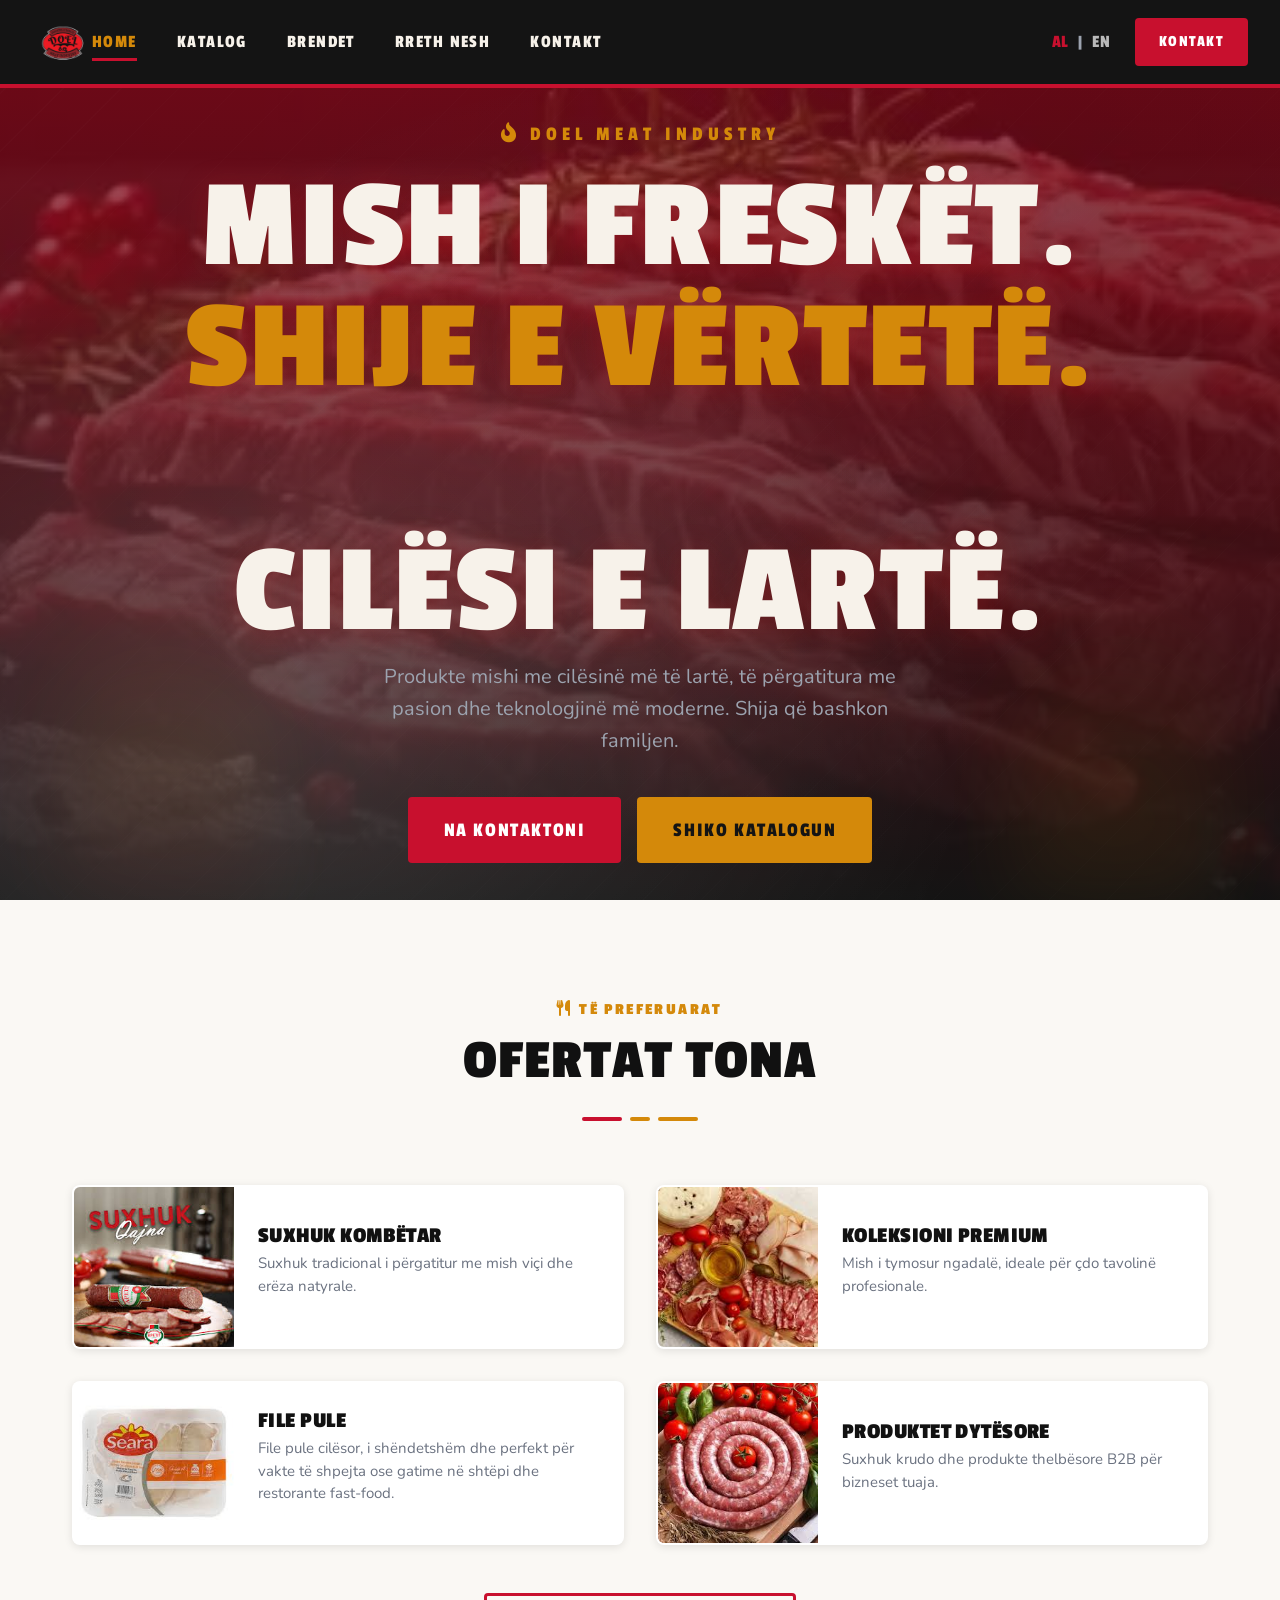
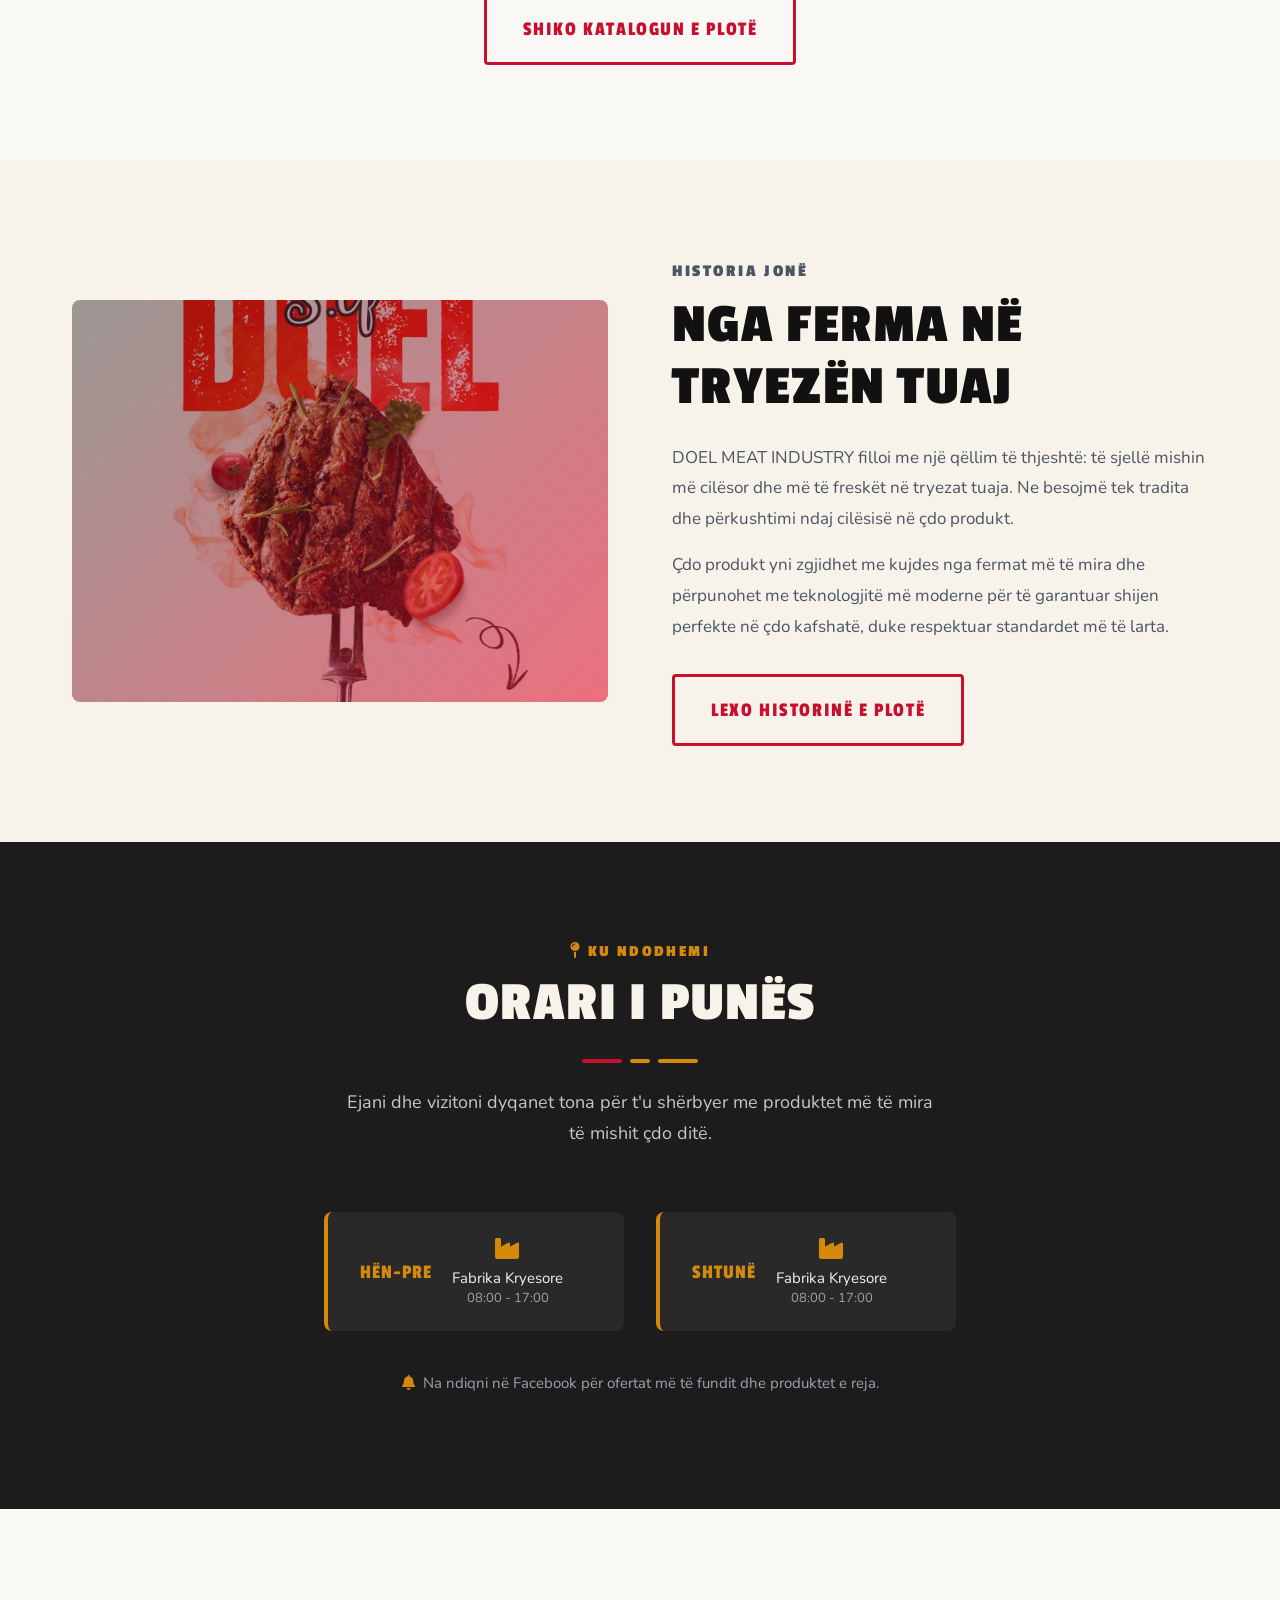
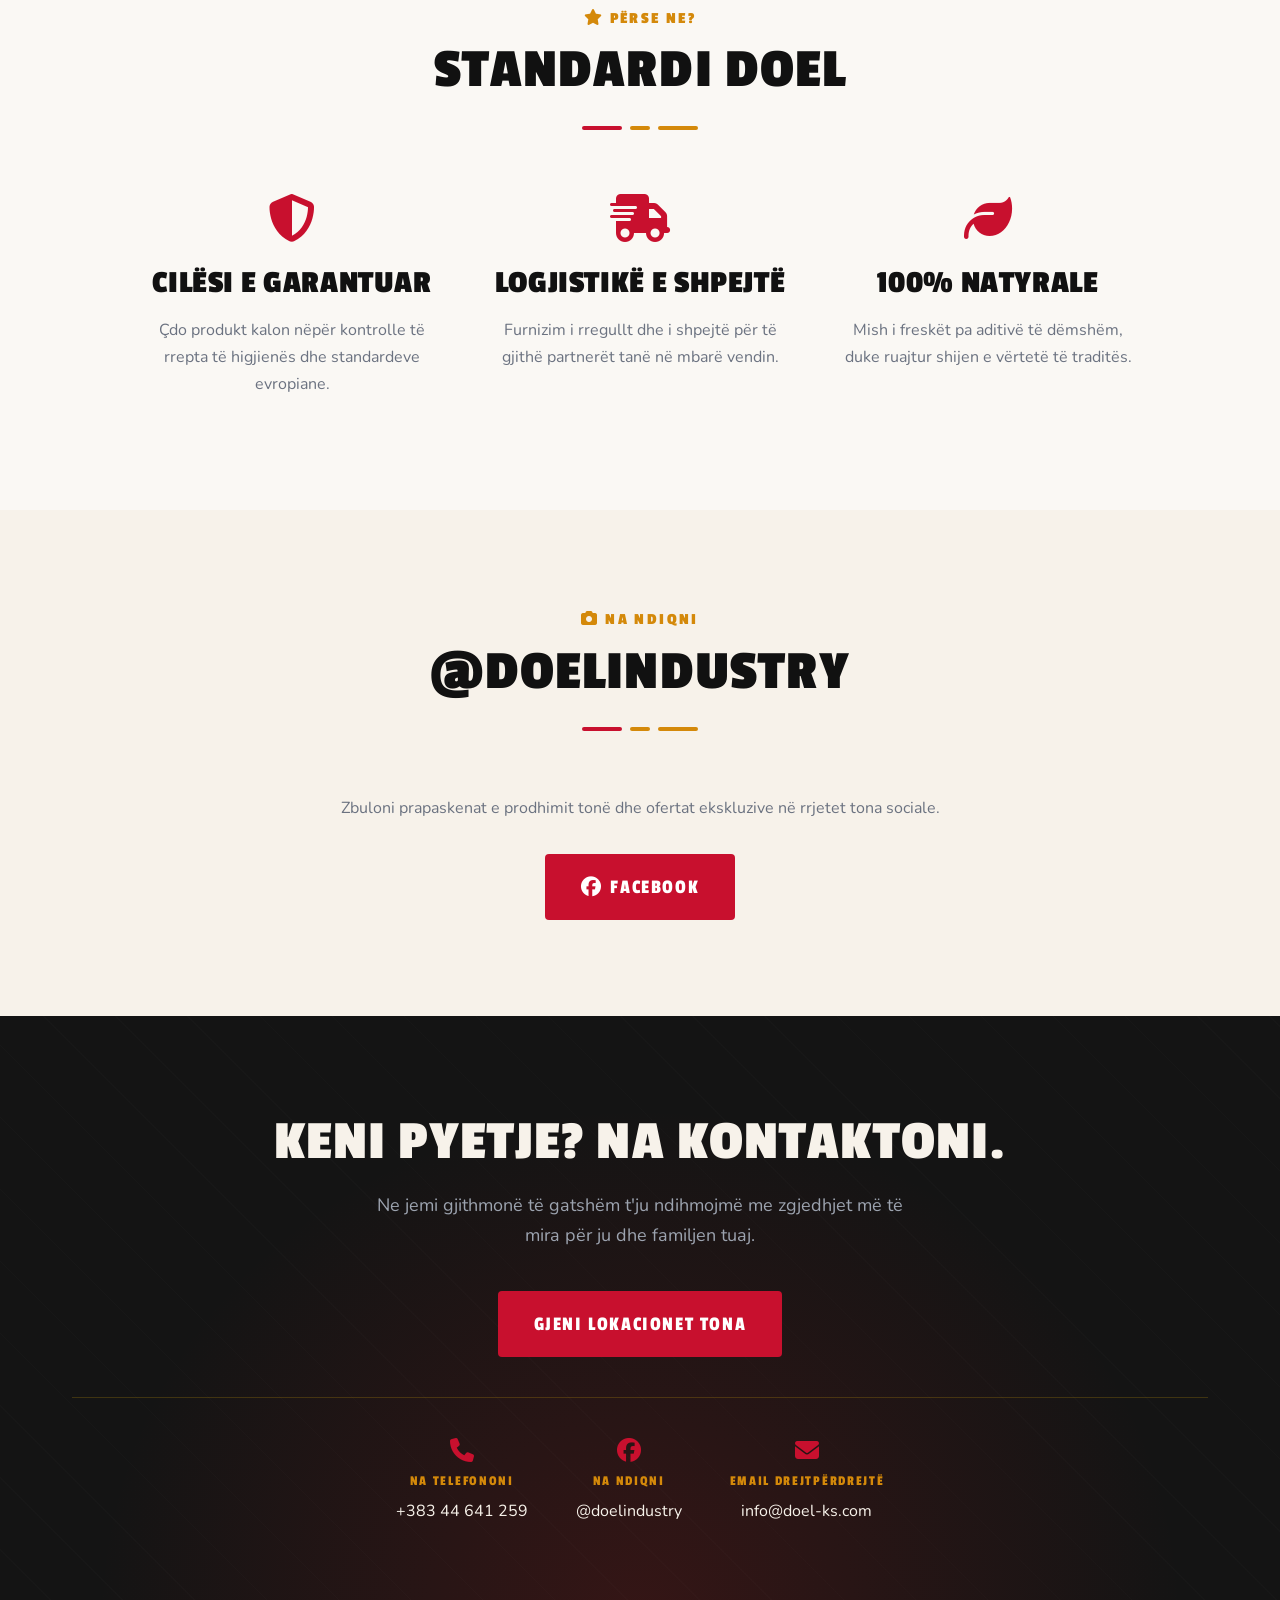
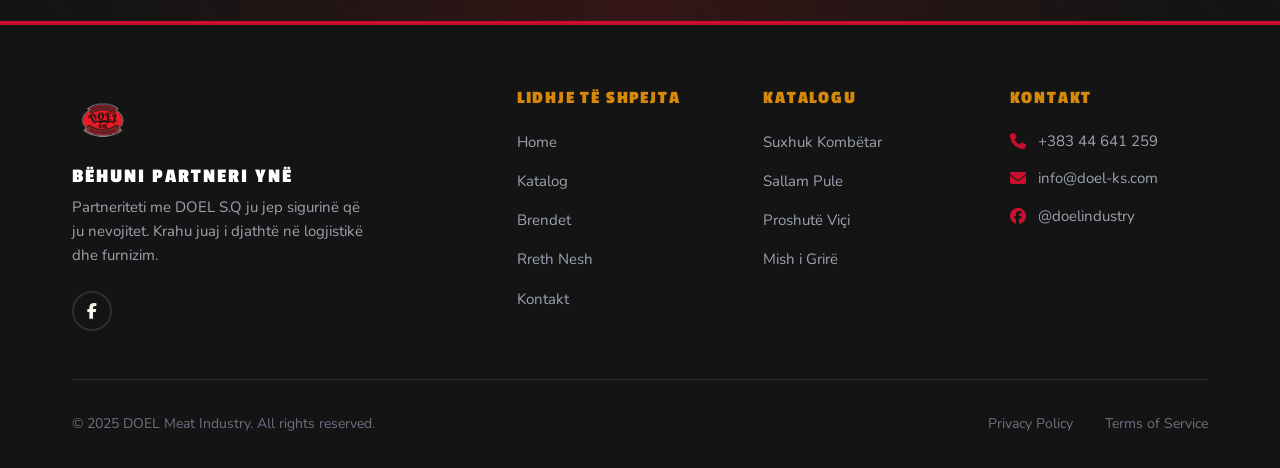
==== index.html @ 79af21aa "doel" ====
<!DOCTYPE html>
<html lang="en">

<head>
  <meta charset="UTF-8">
  <meta name="viewport" content="width=device-width, initial-scale=1.0">
  <title>DOEL Meat Industry | Mish i Freskët. Shije e Vërtetë. Cilësi e Lartë.</title>
  <meta name="description"
    content="DOEL Meat Industry prodhon produkte mishi me cilësinë më të lartë, të përgatitura me pasion dhe teknologjinë më moderne. Shija që bashkon familjen.">
  <link rel="icon" type="image/png" href="images/logo.png">
  <link rel="stylesheet" href="styles.css">
  <link rel="stylesheet" href="https://cdnjs.cloudflare.com/ajax/libs/font-awesome/6.5.0/css/all.min.css">
  <link rel="preconnect" href="https://fonts.googleapis.com">
  <link rel="preconnect" href="https://fonts.gstatic.com" crossorigin>
  <link
    href="https://fonts.googleapis.com/css2?family=Passion+One:wght@400;700;900&family=Nunito:wght@300;400;500;600;700&display=swap"
    rel="stylesheet">

</head>

<body>



  <!-- Header -->
  <header class="header">
    <div class="header-inner">
      <a href="index.html" class="logo">
        <img src="images/logo.png" alt="DOEL Meat Industry" class="logo-img">
      </a>
      <button class="nav-toggle" aria-label="Toggle menu" aria-expanded="false">
        <span></span>
        <span></span>
        <span></span>
      </button>
      <nav class="nav">
        <a href="index.html" class="nav-link active">Home</a>
        <a href="services.html" class="nav-link">Katalog</a>
        <a href="partners.html" class="nav-link">Brendet</a>
        <a href="about.html" class="nav-link">Rreth Nesh</a>
        <a href="contact.html" class="nav-link">Kontakt</a>
      </nav>
      <div class="lang-switcher"
        style="display: flex; gap: 0.5rem; align-items: center; font-family: var(--font-heading); margin-left: auto; margin-right: 1.5rem; font-size: 1.125rem; letter-spacing: 0.05em;">
        <a href="index.html" style="color: var(--primary);">AL</a>
        <span style="color: var(--gray);">|</span>
        <a href="index-en.html" style="color: var(--white); opacity: 0.7;">EN</a>
      </div>
      <a href="contact.html" class="btn btn-primary header-cta">Kontakt</a>
    </div>
  </header>

  <!-- Hero Section -->
  <section class="hero">
    <div class="hero-flame-left"></div>
    <div class="hero-flame-right"></div>
    <div class="hero-content animate-fade-in">
      <p class="hero-tagline"><i class="fas fa-fire-flame-curved"></i> DOEL MEAT INDUSTRY</p>
      <h1 class="hero-title">Mish i Freskët.<br><span class="text-accent">Shije e Vërtetë.</span><br>Cilësi e Lartë.</h1>
      <p class="hero-description">Produkte mishi me cilësinë më të lartë, të përgatitura me pasion dhe teknologjinë më moderne. Shija që bashkon familjen.</p>
      <div class="hero-cta">
        <a href="contact.html" class="btn btn-primary">Na Kontaktoni</a>
        <a href="services.html" class="btn btn-secondary">Shiko Katalogun</a>
      </div>
    </div>
  </section>

  <!-- Menu Highlights -->
  <section class="section">
    <div class="container">
      <div class="section-header">
        <p class="section-label"><i class="fas fa-utensils"></i> Të Preferuarat</p>
        <h2 class="section-title">Ofertat Tona</h2>
        <div class="fire-divider">
          <span></span>
          <span></span>
          <span></span>
        </div>
      </div>
      <div class="menu-grid">
        <div class="menu-card">
          <div class="menu-card-image img-smash"
            style="background-image: url('images/suxhuk.jpg'); background-size: cover; background-position: center;">
          </div>
          <div class="menu-card-content">
            <h3>Suxhuk Kombëtar</h3>
            <p>Suxhuk tradicional i përgatitur me mish viçi dhe erëza natyrale.</p>
          </div>
        </div>
        <div class="menu-card">
          <div class="menu-card-image img-tacos"
            style="background-image: url('images/mishtymosur.jpg'); background-size: cover; background-position: center;"></div>
          <div class="menu-card-content">
            <h3>Koleksioni Premium</h3>
            <p>Mish i tymosur ngadalë, ideale për çdo tavolinë profesionale.</p>
          </div>
        </div>
        <div class="menu-card">
          <div class="menu-card-image img-fries"
            style="background-image: url('images/filepule.jpg'); background-size: cover; background-position: center;">
          </div>
          <div class="menu-card-content">
            <h3>File Pule</h3>
            <p>File pule cilësor, i shëndetshëm dhe perfekt për vakte të shpejta ose gatime në shtëpi dhe restorante
              fast-food.</p>
          </div>
        </div>
        <div class="menu-card">
          <div class="menu-card-image img-inferno"
            style="background-image: url('images/suxhukkrudo.jpg'); background-size: cover; background-position: center;">
          </div>
          <div class="menu-card-content">
            <h3>Produktet Dytësore</h3>
            <p>Suxhuk krudo dhe produkte thelbësore B2B për bizneset tuaja.</p>
          </div>
        </div>
      </div>
      <div class="text-center" style="margin-top: 3rem;">
        <a href="services.html" class="btn btn-outline">Shiko Katalogun e Plotë</a>
      </div>
    </div>
  </section>

  <!-- About Snippet -->
  <section class="section section-cream">
    <div class="container">
      <div class="about-snippet">
        <div class="about-snippet-image"
          style="background: linear-gradient(135deg, rgba(16, 16, 16, 0.4), rgba(227, 24, 55, 0.6)), url('images/doel-home.png'); background-size: cover; background-position: center;">

        </div>
        <div class="about-snippet-content">
          <p class="section-label">Historia Jonë</p>
          <h2>Nga Ferma në Tryezën Tuaj</h2>
          <p>DOEL MEAT INDUSTRY filloi me një qëllim të thjeshtë: të sjellë mishin më cilësor dhe më të freskët në
            tryezat tuaja. Ne besojmë tek tradita dhe përkushtimi ndaj cilësisë në çdo produkt.</p>
          <p>Çdo produkt yni zgjidhet me kujdes nga fermat më të mira dhe përpunohet me teknologjitë më moderne për të
            garantuar shijen perfekte në çdo kafshatë, duke respektuar standardet më të larta.</p>
          <a href="about.html" class="btn btn-outline" style="margin-top: 1rem;">Lexo Historinë e Plotë</a>
        </div>
      </div>
    </div>
  </section>

  <section class="section section-dark animate-fade-in">
    <div class="container text-center">
      <div class="section-header">
        <p class="section-label"><i class="fas fa-map-pin"></i> Ku Ndodhemi</p>
        <h2 class="section-title text-cream">Orari i Punës</h2>
        <div class="fire-divider">
          <span></span><span></span><span></span>
        </div>
        <p class="section-subtitle">Ejani dhe vizitoni dyqanet tona për t'u shërbyer me produktet më të mira të mishit çdo ditë.</p>
      </div>
      <div class="schedule-grid-centered">
        <div class="schedule-item">
          <div class="schedule-day">Hën-Pre</div>
          <div class="schedule-location">
            <i class="fas fa-industry" style="display:block; color:var(--accent); font-size:1.5rem; margin-bottom:0.5rem"></i>
            Fabrika Kryesore
            <span>08:00 - 17:00</span>
          </div>
        </div>
        <div class="schedule-item">
          <div class="schedule-day">Shtunë</div>
          <div class="schedule-location">
            <i class="fas fa-industry" style="display:block; color:var(--accent); font-size:1.5rem; margin-bottom:0.5rem"></i>
            Fabrika Kryesore
            <span>08:00 - 17:00</span>
          </div>
        </div>
      </div>
      <div class="text-center" style="margin-top: 2.5rem;">
        <p style="color: var(--gray); font-size: 0.9375rem;"><i class="fas fa-bell" style="color: var(--accent); margin-right: 0.5rem;"></i>Na ndiqni në Facebook për ofertat më të fundit dhe produktet e reja.</p>
      </div>
    </div>
  </section>

  <!-- Brand Highlights (New) -->
  <section class="section animate-fade-in">
    <div class="container">
      <div class="section-header">
        <p class="section-label"><i class="fas fa-star"></i> Përse Ne?</p>
        <h2 class="section-title">Standardi DOEL</h2>
        <div class="fire-divider"><span></span><span></span><span></span></div>
      </div>
      <div class="schedule-grid-centered" style="gap:3rem">
        <div style="text-align:center; max-width:300px">
          <i class="fas fa-shield-halved" style="font-size:3rem; color:var(--primary); margin-bottom:1.5rem"></i>
          <h3 style="margin-bottom:1rem">Cilësi e Garantuar</h3>
          <p style="color:var(--muted)">Çdo produkt kalon nëpër kontrolle të rrepta të higjienës dhe standardeve evropiane.</p>
        </div>
        <div style="text-align:center; max-width:300px">
          <i class="fas fa-truck-fast" style="font-size:3rem; color:var(--primary); margin-bottom:1.5rem"></i>
          <h3 style="margin-bottom:1rem">Logjistikë e Shpejtë</h3>
          <p style="color:var(--muted)">Furnizim i rregullt dhe i shpejtë për të gjithë partnerët tanë në mbarë vendin.</p>
        </div>
        <div style="text-align:center; max-width:300px">
          <i class="fas fa-leaf" style="font-size:3rem; color:var(--primary); margin-bottom:1.5rem"></i>
          <h3 style="margin-bottom:1rem">100% Natyrale</h3>
          <p style="color:var(--muted)">Mish i freskët pa aditivë të dëmshëm, duke ruajtur shijen e vërtetë të traditës.</p>
        </div>
      </div>
    </div>
  </section>

  <!-- Follow Us -->
  <section class="section section-cream animate-fade-in">
    <div class="container text-center">
      <div class="section-header">
        <p class="section-label"><i class="fas fa-camera"></i> Na Ndiqni</p>
        <h2 class="section-title">@doelindustry</h2>
        <div class="fire-divider"><span></span><span></span><span></span></div>
      </div>
      <p style="color:var(--muted); max-width:600px; margin:0 auto 2rem">Zbuloni prapaskenat e prodhimit tonë dhe ofertat ekskluzive në rrjetet tona sociale.</p>
      <div style="display:flex; gap:1rem; justify-content:center; flex-wrap:wrap">
        <a href="https://www.facebook.com/doelindustry" class="btn btn-primary"><i class="fab fa-facebook"></i> Facebook</a>
      </div>
    </div>
  </section>

  <!-- CTA Section -->
  <section class="section cta-section">
    <div class="container">
      <div class="cta-content">
        <h2>Keni Pyetje? Na Kontaktoni.</h2>
        <p>Ne jemi gjithmonë të gatshëm t'ju ndihmojmë me zgjedhjet më të mira për ju dhe familjen tuaj.</p>
        <a href="contact.html" class="btn btn-primary">Gjeni Lokacionet Tona</a>
        <div class="cta-info">
          <div class="cta-info-item">
            <i class="fas fa-phone"></i>
            <span>Na Telefononi</span>
            <p>+383 44 641 259</p>
          </div>
          <div class="cta-info-item">
            <i class="fab fa-facebook"></i>
            <span>Na Ndiqni</span>
            <p>@doelindustry</p>
          </div>
          <div class="cta-info-item">
            <i class="fas fa-envelope"></i>
            <span>Email Drejtpërdrejtë</span>
            <p>info@doel-ks.com</p>
          </div>
        </div>
      </div>
    </div>
  </section>

  <footer class="footer">
    <div class="container">
      <div class="footer-grid">
        <div class="footer-brand">
          <a href="index.html" class="logo"><img src="images/logo.png" alt="DOEL Meat Industry" class="logo-img"></a>
          <h4 style="color:var(--white); margin-bottom:.5rem; font-family:var(--font-heading); font-size:1.25rem">Bëhuni Partneri Ynë</h4>
          <p>Partneriteti me DOEL S.Q ju jep sigurinë që ju nevojitet. Krahu juaj i djathtë në logjistikë dhe furnizim.</p>
          <div class="footer-social">
            <a href="https://www.facebook.com/doelindustry" aria-label="Facebook"><i class="fab fa-facebook-f"></i></a>
          </div>
        </div>
        <div>
          <h4>Lidhje të Shpejta</h4>
          <ul class="footer-links">
            <li><a href="index.html">Home</a></li>
            <li><a href="services.html">Katalog</a></li>
            <li><a href="partners.html">Brendet</a></li>
            <li><a href="about.html">Rreth Nesh</a></li>
            <li><a href="contact.html">Kontakt</a></li>
          </ul>
        </div>
        <div>
          <h4>Katalogu</h4>
          <ul class="footer-links">
            <li><a href="services.html">Suxhuk Kombëtar</a></li>
            <li><a href="services.html">Sallam Pule</a></li>
            <li><a href="services.html">Proshutë Viçi</a></li>
            <li><a href="services.html">Mish i Grirë</a></li>
          </ul>
        </div>
        <div class="footer-contact">
          <h4>Kontakt</h4>
          <p><i class="fas fa-phone"></i> +383 44 641 259</p>
          <p><i class="fas fa-envelope"></i> info@doel-ks.com</p>
          <p><i class="fab fa-facebook"></i> @doelindustry</p>
        </div>
      </div>
      <div class="footer-bottom">
        <p>&copy; 2025 DOEL Meat Industry. All rights reserved.</p>
        <div class="footer-legal"><a href="#">Privacy Policy</a><a href="#">Terms of Service</a></div>
      </div>
    </div>
  </footer>

  <script>
    // Header logic
    const navToggle = document.querySelector('.nav-toggle');
    const nav = document.querySelector('.nav');
    if (navToggle && nav) {
      navToggle.addEventListener('click', () => {
        const isOpen = nav.classList.toggle('nav-open');
        navToggle.classList.toggle('active');
        navToggle.setAttribute('aria-expanded', isOpen);
      });
    }

    // Scroll Animation Observer
    const observerOptions = { threshold: 0.1 };
    const observer = new IntersectionObserver((entries) => {
      entries.forEach(entry => {
        if (entry.isIntersecting) {
          entry.target.classList.add('animate-fade-in');
          observer.unobserve(entry.target);
        }
      });
    }, observerOptions);

    document.querySelectorAll('.section').forEach(section => {
      section.style.opacity = '0'; // Hide for animation
      observer.observe(section);
    });
  </script>
</body>

</html>
---- styles.css ----
/* ===================================================================
   ROLLING FIRE KITCHEN - Street Food Truck
   Aesthetic: Bold, Street & Energetic
   =================================================================== */

/* Google Fonts */
@import url('https://fonts.googleapis.com/css2?family=Passion+One:wght@400;700;900&family=Nunito:wght@300;400;500;600;700&display=swap');

/* ===================================================================
   CSS CUSTOM PROPERTIES
   =================================================================== */
:root {
  /* Colors - Meat Industry Palette */
  --primary: #C8102E;
  /* Deep Brand Red */
  --primary-light: #E31837;
  --primary-dark: #9B0D24;
  --secondary: #111111;
  /* Off-black */
  --secondary-light: #2E2E2E;
  --accent: #D4890A;
  /* Warm Amber - contrast accent */
  --accent-light: #F0A018;
  --accent-dark: #A86A08;
  --fire-orange: #D4890A;
  /* Warm Amber/Gold for labels & dividers */
  --fire-orange-light: #F0A018;
  --cream: #F7F2EA;
  /* Warm Cream */
  --warm-white: #FAF8F4;
  /* Off-white with warmth */
  --dark: #141414;
  /* Deep charcoal for header/footer/dark sections */
  --muted: #6B7280;
  --white: #FFFFFF;
  --gray-light: #F3F0EB;
  --gray: #9CA3AF;
  --gray-dark: #4B5563;

  /* Typography */
  --font-heading: 'Passion One', sans-serif;
  --font-body: 'Nunito', sans-serif;

  /* Shadows */
  --shadow-sm: 0 2px 8px rgba(12, 10, 9, 0.1);
  --shadow-md: 0 4px 16px rgba(12, 10, 9, 0.15);
  --shadow-lg: 0 8px 32px rgba(12, 10, 9, 0.25);
  --shadow-fire: 0 4px 20px rgba(185, 28, 28, 0.3);
  --shadow-glow: 0 0 30px rgba(234, 179, 8, 0.2);

  /* Transitions */
  --transition-fast: 0.2s ease;
  --transition-normal: 0.3s ease;
  --transition-slow: 0.5s ease;
}

/* ===================================================================
   RESET & BASE
   =================================================================== */
*,
*::before,
*::after {
  box-sizing: border-box;
  margin: 0;
  padding: 0;
}

html {
  scroll-behavior: smooth;
}

body {
  font-family: var(--font-body);
  font-size: 16px;
  line-height: 1.7;
  color: var(--secondary);
  background-color: var(--warm-white);
}

img {
  max-width: 100%;
  height: auto;
  display: block;
}

a {
  text-decoration: none;
  color: inherit;
  transition: color var(--transition-fast);
}

ul {
  list-style: none;
}

/* ===================================================================
   TYPOGRAPHY
   =================================================================== */
h1,
h2,
h3,
h4,
h5,
h6 {
  font-family: var(--font-heading);
  font-weight: 700;
  line-height: 1.1;
  letter-spacing: 0.02em;
  text-transform: uppercase;
}

h1 {
  font-size: clamp(3rem, 8vw, 6rem);
}

h2 {
  font-size: clamp(2.25rem, 5vw, 3.5rem);
}

h3 {
  font-size: clamp(1.5rem, 3vw, 2rem);
}

h4 {
  font-size: 1.5rem;
}

p {
  margin-bottom: 1rem;
}

/* ===================================================================
   UTILITY CLASSES
   =================================================================== */
.container {
  width: 100%;
  max-width: 1200px;
  margin: 0 auto;
  padding: 0 2rem;
}

.section {
  padding: 6rem 0;
}

.section-dark {
  background: #1C1C1C;
  /* Deep charcoal - NOT red */
  color: var(--white);
}

.section-charcoal {
  background: #242424;
  /* Dark charcoal for philosophy/values sections */
  color: var(--white);
}

.section-cream {
  background: var(--cream);
  /* Warm cream #F7F2EA */
}

.section-warm {
  background: var(--warm-white);
}

.text-center {
  text-align: center;
}

.text-fire {
  color: var(--primary);
}

.text-yellow {
  color: var(--secondary);
  /* Switched yellow text to dark */
}

.text-cream {
  color: var(--cream);
}

/* Section Headers */
.section-header {
  text-align: center;
  margin-bottom: 4rem;
}

.section-label {
  font-family: var(--font-heading);
  font-size: 1rem;
  font-weight: 700;
  letter-spacing: 0.15em;
  text-transform: uppercase;
  color: var(--fire-orange);
  margin-bottom: 0.5rem;
}

.section-title {
  margin-bottom: 1rem;
}

.section-subtitle {
  font-size: 1.125rem;
  color: var(--muted);
  max-width: 600px;
  margin: 0 auto;
}

.section-dark .section-subtitle,
.section-charcoal .section-subtitle {
  color: rgba(255, 255, 255, 0.75);
}

.section-charcoal .section-title {
  color: var(--warm-white);
}

/* Fire Divider */
.fire-divider {
  display: flex;
  justify-content: center;
  align-items: center;
  gap: 8px;
  margin: 1.5rem 0;
}

.fire-divider span {
  display: block;
  height: 4px;
  border-radius: 2px;
}

.fire-divider span:nth-child(1) {
  width: 40px;
  background: var(--primary);
}

.fire-divider span:nth-child(2) {
  width: 20px;
  background: var(--fire-orange);
}

.fire-divider span:nth-child(3) {
  width: 40px;
  background: var(--accent);
}

/* Noise texture overlay for gritty feel */
.texture-overlay {
  position: relative;
}

.texture-overlay::after {
  content: '';
  position: absolute;
  inset: 0;
  background-image:
    repeating-radial-gradient(circle at 17% 32%,
      rgba(0, 0, 0, 0) 0px,
      rgba(0, 0, 0, 0) 1px,
      rgba(0, 0, 0, 0.02) 1px,
      rgba(0, 0, 0, 0) 2px);
  pointer-events: none;
}

/* ===================================================================
   BUTTONS
   =================================================================== */
.btn {
  display: inline-flex;
  align-items: center;
  justify-content: center;
  gap: 0.5rem;
  padding: 1rem 2.25rem;
  font-family: var(--font-heading);
  font-size: 1.25rem;
  letter-spacing: 0.08em;
  text-transform: uppercase;
  border: none;
  cursor: pointer;
  transition: all var(--transition-normal);
  border-radius: 4px;
}

.btn-primary {
  background: var(--primary);
  color: var(--white);
}

.btn-primary:hover {
  background: var(--primary-light);
  box-shadow: var(--shadow-fire);
  transform: translateY(-3px);
}

.btn-secondary {
  background: var(--accent);
  color: var(--dark);
}

.btn-secondary:hover {
  background: var(--accent-light);
  box-shadow: var(--shadow-glow);
  transform: translateY(-3px);
}

.btn-outline {
  background: transparent;
  color: var(--primary);
  border: 3px solid var(--primary);
}

.btn-outline:hover {
  background: var(--primary);
  color: var(--white);
  transform: translateY(-3px);
}

.btn-outline-light {
  background: transparent;
  color: var(--cream);
  border: 3px solid var(--cream);
}

.btn-outline-light:hover {
  background: var(--cream);
  color: var(--dark);
  transform: translateY(-3px);
}

/* ===================================================================
   HEADER & NAVIGATION
   =================================================================== */
.header {
  position: fixed;
  top: 0;
  left: 0;
  right: 0;
  z-index: 1000;
  background: var(--dark);
  border-bottom: 4px solid var(--primary);
  transition: all var(--transition-normal);
}

.header-inner {
  display: flex;
  align-items: center;
  justify-content: space-between;
  padding: 0.75rem 2rem;
  max-width: 1400px;
  margin: 0 auto;
}

.logo {
  display: flex;
  align-items: center;
}

.logo-img {
  height: 60px;
  max-width: 100%;
  object-fit: contain;
}

.nav {
  display: flex;
  align-items: center;
  gap: 2.5rem;
}

.nav-link {
  font-family: var(--font-heading);
  font-size: 1.125rem;
  color: var(--cream);
  letter-spacing: 0.08em;
  text-transform: uppercase;
  position: relative;
}

.nav-link::after {
  content: '';
  position: absolute;
  bottom: -4px;
  left: 0;
  width: 0;
  height: 3px;
  background: var(--primary);
  transition: width var(--transition-normal);
}

.nav-link:hover::after,
.nav-link.active::after {
  width: 100%;
}

.nav-link:hover,
.nav-link.active {
  color: var(--accent);
}

.header-cta {
  padding: 0.625rem 1.5rem;
  font-size: 1rem;
  border-radius: 4px;
}

/* Mobile Navigation */
.nav-toggle {
  display: none;
  background: none;
  border: none;
  cursor: pointer;
  padding: 0.5rem;
  z-index: 100;
}

.nav-toggle span {
  display: block;
  width: 26px;
  height: 3px;
  background: var(--cream);
  margin: 5px 0;
  transition: transform var(--transition-normal), opacity var(--transition-normal);
  border-radius: 2px;
}

.nav-toggle.active span:nth-child(1) {
  transform: rotate(45deg) translate(5px, 5px);
}

.nav-toggle.active span:nth-child(2) {
  opacity: 0;
}

.nav-toggle.active span:nth-child(3) {
  transform: rotate(-45deg) translate(6px, -6px);
}

@media (max-width: 768px) {
  .nav-toggle {
    display: block;
  }

  .nav {
    display: none;
    position: absolute;
    top: 100%;
    left: 0;
    right: 0;
    background: var(--dark);
    flex-direction: column;
    padding: 1rem 0;
    border-top: 1px solid var(--secondary-light);
    gap: 0;
    z-index: 99;
  }

  .nav.nav-open {
    display: flex;
  }

  .nav-link {
    padding: 1rem 2rem;
    width: 100%;
    text-align: center;
  }

  .nav-link::after {
    display: none;
  }

  .header-cta {
    display: none;
  }
}

/* ===================================================================
   HERO SECTION
   =================================================================== */
.hero {
  position: relative;
  min-height: 100vh;
  display: flex;
  align-items: center;
  justify-content: center;
  background: linear-gradient(rgba(160, 10, 30, 0.72), rgba(20, 20, 20, 0.92)), url('images/doel-meat.png');
  background-size: cover;
  background-position: center;
  overflow: hidden;
  padding-top: 80px;
}

/* Dramatic dark gradient with fire undertones */
.hero::before {
  content: '';
  position: absolute;
  inset: 0;
  background:
    radial-gradient(ellipse at 20% 80%, rgba(255, 255, 255, 0.15) 0%, transparent 50%),
    radial-gradient(ellipse at 80% 20%, rgba(0, 0, 0, 0.1) 0%, transparent 50%),
    radial-gradient(ellipse at 50% 50%, rgba(255, 255, 255, 0.05) 0%, transparent 60%);
  pointer-events: none;
}

/* Gritty diagonal lines */
.hero::after {
  content: '';
  position: absolute;
  inset: 0;
  background: repeating-linear-gradient(-45deg,
      transparent,
      transparent 40px,
      rgba(255, 255, 255, 0.01) 40px,
      rgba(255, 255, 255, 0.01) 41px);
  pointer-events: none;
}

.hero-content {
  position: relative;
  text-align: center;
  color: var(--cream);
  z-index: 1;
  padding: 2rem;
}

.hero-tagline {
  font-family: var(--font-heading);
  font-size: clamp(1rem, 2vw, 1.25rem);
  letter-spacing: 0.25em;
  text-transform: uppercase;
  color: var(--fire-orange);
  margin-bottom: 1rem;
}

.hero-title {
  font-size: clamp(3.5rem, 10vw, 8rem);
  line-height: 0.95;
  margin-bottom: 0.5rem;
  color: var(--cream);
  text-shadow: 0 4px 30px rgba(185, 28, 28, 0.3);
}

.hero-title .text-accent {
  color: var(--accent);
  display: block;
}

.hero-subtitle {
  font-family: var(--font-heading);
  font-size: clamp(1.5rem, 3vw, 2.5rem);
  color: var(--accent);
  letter-spacing: 0.1em;
  margin-bottom: 1.5rem;
}

.hero-description {
  font-size: 1.25rem;
  color: var(--gray);
  max-width: 550px;
  margin: 0 auto 2.5rem;
  line-height: 1.6;
}

.hero-cta {
  display: flex;
  gap: 1rem;
  justify-content: center;
  flex-wrap: wrap;
}

/* Flame decoration */
.hero-flame-left,
.hero-flame-right {
  position: absolute;
  bottom: 0;
  width: 200px;
  height: 300px;
  opacity: 0.08;
  pointer-events: none;
}

.hero-flame-left {
  left: 5%;
  background: linear-gradient(0deg, var(--primary) 0%, var(--fire-orange) 40%, transparent 100%);
  border-radius: 50% 50% 0 0;
  filter: blur(40px);
}

.hero-flame-right {
  right: 5%;
  background: linear-gradient(0deg, var(--accent) 0%, var(--fire-orange) 40%, transparent 100%);
  border-radius: 50% 50% 0 0;
  filter: blur(40px);
}

/* Scroll indicator */
.scroll-indicator {
  position: absolute;
  bottom: 2rem;
  left: 50%;
  transform: translateX(-50%);
  display: flex;
  flex-direction: column;
  align-items: center;
  gap: 0.5rem;
  color: var(--accent);
  font-family: var(--font-heading);
  font-size: 0.875rem;
  letter-spacing: 0.15em;
  text-transform: uppercase;
  animation: bounce 2s infinite;
  z-index: 1;
}

.scroll-indicator i {
  font-size: 1.25rem;
}

@keyframes bounce {

  0%,
  20%,
  50%,
  80%,
  100% {
    transform: translateX(-50%) translateY(0);
  }

  40% {
    transform: translateX(-50%) translateY(-10px);
  }

  60% {
    transform: translateX(-50%) translateY(-5px);
  }
}

/* ===================================================================
   MENU HIGHLIGHTS (Home Page)
   =================================================================== */
.menu-grid {
  display: grid;
  grid-template-columns: repeat(2, 1fr);
  gap: 2rem;
}

.menu-card {
  background: var(--white);
  border-radius: 8px;
  overflow: hidden;
  display: flex;
  transition: all var(--transition-normal);
  border: 2px solid transparent;
  position: relative;
}

.menu-card::before {
  content: '';
  position: absolute;
  top: 0;
  left: 0;
  width: 4px;
  height: 100%;
  background: linear-gradient(180deg, var(--primary), var(--fire-orange), var(--accent));
  opacity: 0;
  transition: opacity var(--transition-normal);
}

.menu-card:hover {
  border-color: var(--primary);
  transform: translateY(-4px);
  box-shadow: var(--shadow-lg);
}

.menu-card:hover::before {
  opacity: 1;
}

.menu-card-image {
  width: 160px;
  min-height: 160px;
  flex-shrink: 0;
}

.menu-card-image.img-smash {
  background: linear-gradient(135deg, #8B4513 0%, #A0522D 40%, #CD853F 100%);
}

.menu-card-image.img-tacos {
  background: linear-gradient(135deg, #D2691E 0%, #FF8C00 40%, #FFA500 100%);
}

.menu-card-image.img-fries {
  background: linear-gradient(135deg, #DAA520 0%, #FFD700 40%, #FAFAD2 100%);
}

.menu-card-image.img-inferno {
  background: linear-gradient(135deg, #8B0000 0%, #B22222 40%, #FF4500 100%);
}

.menu-card-content {
  padding: 1.5rem;
  display: flex;
  flex-direction: column;
  justify-content: center;
  flex: 1;
}

.menu-card-content h3 {
  color: var(--secondary);
  margin-bottom: 0.25rem;
  font-size: 1.375rem;
}

.menu-card-content p {
  color: var(--muted);
  font-size: 0.9375rem;
  margin-bottom: 0.75rem;
  line-height: 1.5;
}

.menu-price {
  font-family: var(--font-heading);
  font-size: 1.75rem;
  color: var(--primary);
  letter-spacing: 0.02em;
}

@media (max-width: 768px) {
  .menu-grid {
    grid-template-columns: 1fr;
  }

  .menu-card {
    flex-direction: column;
  }

  .menu-card-image {
    width: 100%;
    min-height: 120px;
  }
}

/* ===================================================================
   ABOUT SNIPPET (Home Page)
   =================================================================== */
.about-snippet {
  display: grid;
  grid-template-columns: 1fr 1fr;
  gap: 4rem;
  align-items: center;
}

.about-snippet-image {
  aspect-ratio: 4/3;
  background: linear-gradient(135deg, var(--secondary) 0%, var(--secondary-light) 50%, var(--primary-dark) 100%);
  border-radius: 8px;
  position: relative;
  overflow: hidden;
  display: flex;
  align-items: center;
  justify-content: center;
}

.about-snippet-image::before {
  content: '';
  position: absolute;
  inset: 0;
  background: repeating-linear-gradient(45deg,
      transparent,
      transparent 20px,
      rgba(255, 255, 255, 0.02) 20px,
      rgba(255, 255, 255, 0.02) 21px);
}

.about-snippet-image-text {
  position: relative;
  z-index: 1;
  font-family: var(--font-heading);
  font-size: 2rem;
  color: var(--accent);
  letter-spacing: 0.1em;
  text-align: center;
  padding: 2rem;
}

.about-snippet-content h2 {
  color: var(--secondary);
  margin-bottom: 1.5rem;
}

.about-snippet-content p {
  color: var(--gray-dark);
  font-size: 1.0625rem;
  line-height: 1.8;
}

@media (max-width: 768px) {
  .about-snippet {
    grid-template-columns: 1fr;
    gap: 2rem;
  }
}

/* ===================================================================
   SCHEDULE SECTION
   =================================================================== */
.schedule-grid {
  display: grid;
  grid-template-columns: repeat(3, 1fr);
  gap: 1.5rem;
}

.schedule-item {
  background: rgba(255, 255, 255, 0.06);
  padding: 1.5rem 2rem;
  border-radius: 8px;
  display: flex;
  align-items: center;
  gap: 1.25rem;
  transition: all var(--transition-normal);
  border-left: 4px solid var(--accent);
}

.schedule-item:hover {
  transform: translateX(4px);
  background: rgba(255, 255, 255, 0.1);
}

.schedule-day {
  font-family: var(--font-heading);
  font-size: 1.25rem;
  color: var(--accent);
  text-transform: uppercase;
  letter-spacing: 0.05em;
  min-width: 50px;
}

.schedule-location {
  color: var(--cream);
  font-size: 0.9375rem;
  line-height: 1.4;
}

.schedule-location span {
  display: block;
  color: var(--gray);
  font-size: 0.8125rem;
}

@media (max-width: 1024px) {
  .schedule-grid {
    grid-template-columns: repeat(2, 1fr);
  }
}

@media (max-width: 640px) {
  .schedule-grid {
    grid-template-columns: 1fr;
  }
}

/* ===================================================================
   PHOTO GRID (Follow the Smoke)
   =================================================================== */
.photo-grid {
  display: grid;
  grid-template-columns: repeat(3, 1fr);
  gap: 1rem;
}

.photo-item {
  aspect-ratio: 1;
  border-radius: 8px;
  overflow: hidden;
  position: relative;
  cursor: pointer;
}

.photo-item::before {
  content: '';
  position: absolute;
  inset: 0;
  background: rgba(12, 10, 9, 0.3);
  opacity: 0;
  transition: opacity var(--transition-normal);
  z-index: 1;
}

.photo-item:hover::before {
  opacity: 1;
}

.photo-item:hover {
  transform: scale(1.02);
  transition: transform var(--transition-normal);
}

.photo-item:nth-child(1) {
  background: linear-gradient(135deg, #8B4513 0%, #D2691E 50%, #F4A460 100%);
}

.photo-item:nth-child(2) {
  background: linear-gradient(135deg, #B22222 0%, #FF6347 50%, #FFA07A 100%);
}

.photo-item:nth-child(3) {
  background: linear-gradient(135deg, #DAA520 0%, #FFD700 50%, #FFFACD 100%);
}

.photo-item:nth-child(4) {
  background: linear-gradient(135deg, #A0522D 0%, #CD853F 50%, #DEB887 100%);
}

.photo-item:nth-child(5) {
  background: linear-gradient(135deg, #8B0000 0%, #DC143C 50%, #FF7F50 100%);
}

.photo-item:nth-child(6) {
  background: linear-gradient(135deg, #D2691E 0%, #FF8C00 50%, #FFE4B5 100%);
}

@media (max-width: 640px) {
  .photo-grid {
    grid-template-columns: repeat(2, 1fr);
  }
}

/* ===================================================================
   TESTIMONIALS
   =================================================================== */
.testimonials-grid {
  display: grid;
  grid-template-columns: repeat(3, 1fr);
  gap: 2rem;
}

.testimonial-card {
  background: var(--white);
  padding: 2.5rem;
  border-radius: 8px;
  position: relative;
  transition: all var(--transition-normal);
  border-bottom: 4px solid transparent;
}

.testimonial-card:hover {
  border-bottom-color: var(--primary);
  transform: translateY(-4px);
  box-shadow: var(--shadow-md);
}

.testimonial-card::before {
  content: '"';
  position: absolute;
  top: 0.5rem;
  left: 1.5rem;
  font-family: var(--font-heading);
  font-size: 5rem;
  color: var(--primary);
  opacity: 0.1;
  line-height: 1;
}

.testimonial-content {
  position: relative;
  z-index: 1;
}

.testimonial-stars {
  color: var(--accent);
  margin-bottom: 1rem;
  font-size: 1rem;
}

.testimonial-text {
  font-size: 1.0625rem;
  color: var(--gray-dark);
  font-style: italic;
  margin-bottom: 1.5rem;
  line-height: 1.8;
}

.testimonial-author {
  display: flex;
  align-items: center;
  gap: 1rem;
}

.testimonial-avatar {
  width: 50px;
  height: 50px;
  border-radius: 50%;
  background: var(--secondary);
  display: flex;
  align-items: center;
  justify-content: center;
  color: var(--accent);
  font-family: var(--font-heading);
  font-size: 1.25rem;
}

.testimonial-info h4 {
  font-size: 1.125rem;
  color: var(--secondary);
  margin-bottom: 0.125rem;
}

.testimonial-info span {
  font-size: 0.8125rem;
  color: var(--muted);
  font-weight: 600;
}

@media (max-width: 1024px) {
  .testimonials-grid {
    grid-template-columns: repeat(2, 1fr);
  }
}

@media (max-width: 640px) {
  .testimonials-grid {
    grid-template-columns: 1fr;
  }
}

/* ===================================================================
   CTA SECTION
   =================================================================== */
.cta-section {
  background: var(--dark);
  position: relative;
  overflow: hidden;
}

.cta-section::before {
  content: '';
  position: absolute;
  inset: 0;
  background:
    radial-gradient(ellipse at center bottom, rgba(185, 28, 28, 0.2) 0%, transparent 60%),
    repeating-linear-gradient(45deg,
      transparent,
      transparent 50px,
      rgba(255, 255, 255, 0.01) 50px,
      rgba(255, 255, 255, 0.01) 51px);
}

.cta-content {
  position: relative;
  text-align: center;
  z-index: 1;
}

.cta-content h2 {
  color: var(--cream);
  margin-bottom: 1rem;
}

.cta-content>p {
  color: var(--gray);
  font-size: 1.125rem;
  max-width: 550px;
  margin: 0 auto 2.5rem;
}

.cta-info {
  display: flex;
  justify-content: center;
  gap: 3rem;
  margin-top: 2.5rem;
  padding-top: 2.5rem;
  border-top: 1px solid rgba(234, 179, 8, 0.2);
}

.cta-info-item {
  text-align: center;
}

.cta-info-item i {
  color: var(--primary);
  font-size: 1.5rem;
  margin-bottom: 0.5rem;
  display: block;
}

.cta-info-item span {
  display: block;
  color: var(--accent);
  font-family: var(--font-heading);
  font-size: 0.875rem;
  letter-spacing: 0.12em;
  margin-bottom: 0.25rem;
  text-transform: uppercase;
}

.cta-info-item p {
  color: var(--cream);
  margin: 0;
  font-size: 1rem;
}

@media (max-width: 640px) {
  .cta-info {
    flex-direction: column;
    gap: 1.5rem;
  }
}

/* ===================================================================
   FOOTER
   =================================================================== */
.footer {
  background: var(--dark);
  color: var(--cream);
  padding: 4rem 0 2rem;
  border-top: 4px solid var(--primary);
}

.footer-grid {
  display: grid;
  grid-template-columns: 2fr 1fr 1fr 1fr;
  gap: 3rem;
  margin-bottom: 3rem;
}

.footer-brand .logo {
  margin-bottom: 1rem;
}

.footer-brand p {
  color: var(--gray);
  font-size: 0.9375rem;
  max-width: 300px;
  line-height: 1.6;
}

.footer-social {
  display: flex;
  gap: 0.75rem;
  margin-top: 1.5rem;
}

.footer-social a {
  width: 40px;
  height: 40px;
  display: flex;
  align-items: center;
  justify-content: center;
  border: 2px solid var(--secondary-light);
  border-radius: 50%;
  color: var(--cream);
  font-size: 1rem;
  transition: all var(--transition-fast);
}

.footer-social a:hover {
  background: var(--primary);
  border-color: var(--primary);
  color: var(--white);
  transform: translateY(-2px);
}

.footer h4 {
  color: var(--accent);
  font-size: 1.125rem;
  margin-bottom: 1.25rem;
  letter-spacing: 0.1em;
}

.footer-links {
  display: flex;
  flex-direction: column;
  gap: 0.75rem;
}

.footer-links a {
  color: var(--gray);
  font-size: 0.9375rem;
  transition: all var(--transition-fast);
}

.footer-links a:hover {
  color: var(--cream);
  padding-left: 4px;
}

.footer-contact p {
  display: flex;
  align-items: flex-start;
  gap: 0.75rem;
  color: var(--gray);
  font-size: 0.9375rem;
  margin-bottom: 0.75rem;
}

.footer-contact i {
  color: var(--primary);
  font-size: 1rem;
  margin-top: 4px;
  flex-shrink: 0;
}

.footer-bottom {
  padding-top: 2rem;
  border-top: 1px solid var(--secondary-light);
  display: flex;
  justify-content: space-between;
  align-items: center;
  flex-wrap: wrap;
  gap: 1rem;
}

.footer-bottom p {
  color: var(--muted);
  font-size: 0.875rem;
  margin: 0;
}

.footer-bottom a {
  color: var(--primary);
  transition: color var(--transition-fast);
}

.footer-bottom a:hover {
  color: var(--primary-light);
}

.footer-legal {
  display: flex;
  gap: 2rem;
}

.footer-legal a {
  color: var(--muted);
  font-size: 0.875rem;
}

.footer-legal a:hover {
  color: var(--cream);
}

@media (max-width: 1024px) {
  .footer-grid {
    grid-template-columns: repeat(2, 1fr);
  }
}

@media (max-width: 640px) {
  .footer-grid {
    grid-template-columns: 1fr;
  }

  .footer-bottom {
    flex-direction: column;
    text-align: center;
  }

  .footer-legal {
    justify-content: center;
  }
}

/* ===================================================================
   ABOUT PAGE
   =================================================================== */
.page-hero {
  padding: 10rem 0 5rem;
  background: var(--dark);
  text-align: center;
  position: relative;
  overflow: hidden;
}

.page-hero::before {
  content: '';
  position: absolute;
  inset: 0;
  background:
    radial-gradient(ellipse at 30% 70%, rgba(185, 28, 28, 0.1) 0%, transparent 50%),
    radial-gradient(ellipse at 70% 30%, rgba(234, 88, 12, 0.08) 0%, transparent 50%);
}

.page-hero-content {
  position: relative;
  z-index: 1;
}

.page-hero h1 {
  color: var(--cream);
  margin-bottom: 1rem;
}

.page-hero p {
  color: var(--gray);
  font-size: 1.25rem;
  max-width: 600px;
  margin: 0 auto;
}

/* Story Section */
.story-grid {
  display: grid;
  grid-template-columns: 1fr 1fr;
  gap: 4rem;
  align-items: center;
}

.story-image {
  aspect-ratio: 4/3;
  background: linear-gradient(135deg, var(--secondary) 0%, var(--primary-dark) 100%);
  border-radius: 8px;
  position: relative;
  overflow: hidden;
  display: flex;
  align-items: center;
  justify-content: center;
}

.story-image::before {
  content: '';
  position: absolute;
  inset: 0;
  background: repeating-linear-gradient(-45deg,
      transparent,
      transparent 30px,
      rgba(255, 255, 255, 0.02) 30px,
      rgba(255, 255, 255, 0.02) 31px);
}

.story-image-text {
  position: relative;
  font-family: var(--font-heading);
  font-size: 1.75rem;
  color: var(--accent);
  letter-spacing: 0.1em;
  text-align: center;
  padding: 2rem;
  z-index: 1;
}

.story-content h2 {
  color: var(--secondary);
  margin-bottom: 1.5rem;
}

.story-content p {
  color: var(--gray-dark);
  font-size: 1.0625rem;
  line-height: 1.8;
}

@media (max-width: 768px) {
  .story-grid {
    grid-template-columns: 1fr;
    gap: 2rem;
  }
}

/* Crew Section */
.crew-grid {
  display: grid;
  grid-template-columns: repeat(3, 1fr);
  gap: 2rem;
}

.crew-card {
  text-align: center;
  padding: 2rem;
}

.crew-photo {
  width: 150px;
  height: 150px;
  margin: 0 auto 1.5rem;
  border-radius: 50%;
  border: 4px solid var(--primary);
  overflow: hidden;
  background: var(--secondary);
  display: flex;
  align-items: center;
  justify-content: center;
  position: relative;
}

.crew-initials {
  font-family: var(--font-heading);
  font-size: 2.5rem;
  color: var(--cream);
  letter-spacing: 0.1em;
}

.team-img,
.crew-img {
  width: 100%;
  height: 100%;
  object-fit: cover;
  border-radius: inherit;
}

.crew-card h3 {
  color: var(--cream);
  margin-bottom: 0.25rem;
  font-size: 1.5rem;
}

.crew-title {
  color: var(--accent);
  font-weight: 700;
  font-size: 0.8125rem;
  letter-spacing: 0.15em;
  text-transform: uppercase;
  margin-bottom: 1rem;
}

.crew-card p:last-child {
  color: var(--gray);
  font-size: 0.9375rem;
  line-height: 1.6;
}

@media (max-width: 768px) {
  .crew-grid {
    grid-template-columns: 1fr;
    max-width: 400px;
    margin: 0 auto;
  }
}

/* Truck Section */
.truck-features {
  display: grid;
  grid-template-columns: repeat(3, 1fr);
  gap: 2rem;
  margin-top: 3rem;
}

.truck-feature {
  text-align: center;
  padding: 2rem;
  background: var(--white);
  border-radius: 8px;
  border-top: 4px solid var(--primary);
  transition: all var(--transition-normal);
}

.truck-feature:hover {
  transform: translateY(-4px);
  box-shadow: var(--shadow-md);
}

.truck-feature i {
  font-size: 2.5rem;
  color: var(--primary);
  margin-bottom: 1rem;
  display: block;
}

.truck-feature h3 {
  color: var(--secondary);
  margin-bottom: 0.5rem;
  font-size: 1.375rem;
}

.truck-feature p {
  color: var(--muted);
  font-size: 0.9375rem;
  margin: 0;
}

@media (max-width: 768px) {
  .truck-features {
    grid-template-columns: 1fr;
    max-width: 400px;
    margin: 3rem auto 0;
  }
}

/* Philosophy Section */
.philosophy-grid {
  display: grid;
  grid-template-columns: repeat(2, 1fr);
  gap: 2rem;
}

.philosophy-card {
  padding: 2.5rem;
  background: rgba(255, 255, 255, 0.05);
  border: 1px solid rgba(212, 137, 10, 0.2);
  border-radius: 8px;
  display: flex;
  gap: 1.5rem;
  align-items: flex-start;
  transition: all var(--transition-normal);
}

.philosophy-card:hover {
  background: rgba(255, 255, 255, 0.09);
  border-color: rgba(212, 137, 10, 0.45);
}

.philosophy-card i {
  font-size: 2rem;
  color: var(--accent);
  flex-shrink: 0;
  margin-top: 0.25rem;
}

.philosophy-card h3 {
  color: var(--warm-white);
  margin-bottom: 0.5rem;
  font-size: 1.375rem;
}

.philosophy-card p {
  color: rgba(255, 255, 255, 0.65);
  font-size: 0.9375rem;
  margin: 0;
  line-height: 1.6;
}

@media (max-width: 768px) {
  .philosophy-grid {
    grid-template-columns: 1fr;
  }
}

/* ===================================================================
   MENU PAGE (Services)
   =================================================================== */
.menu-category {
  padding: 5rem 0;
  border-bottom: 1px solid rgba(28, 25, 23, 0.08);
}

.menu-category:last-child {
  border-bottom: none;
}

.menu-category:nth-child(even) {
  background: var(--cream);
}

.category-header {
  text-align: center;
  margin-bottom: 3rem;
}

.category-header h2 {
  color: var(--secondary);
  margin-bottom: 0.5rem;
}

.category-header p {
  color: var(--muted);
  font-size: 1.0625rem;
  max-width: 600px;
  margin: 0 auto;
}

.menu-list {
  max-width: 800px;
  margin: 0 auto;
}

.menu-item {
  display: flex;
  justify-content: space-between;
  align-items: flex-start;
  padding: 1.5rem 0;
  border-bottom: 2px dashed rgba(28, 25, 23, 0.1);
}

.menu-item:last-child {
  border-bottom: none;
}

.menu-info {
  flex: 1;
}

.menu-info h3 {
  font-size: 1.5rem;
  color: var(--secondary);
  margin-bottom: 0.25rem;
}

.menu-info .menu-desc {
  color: var(--muted);
  font-size: 0.9375rem;
  margin: 0;
  line-height: 1.5;
}

.menu-info .menu-ingredients {
  color: var(--fire-orange);
  font-size: 0.8125rem;
  font-weight: 700;
  text-transform: uppercase;
  letter-spacing: 0.05em;
  margin-top: 0.375rem;
  margin-bottom: 0;
}

.menu-item .menu-price {
  font-family: var(--font-heading);
  font-size: 1.75rem;
  color: var(--primary);
  letter-spacing: 0.02em;
  margin-left: 2rem;
  white-space: nowrap;
}

/* Sides grid */
.sides-grid {
  display: grid;
  grid-template-columns: repeat(3, 1fr);
  gap: 1.5rem;
  max-width: 800px;
  margin: 0 auto;
}

.side-item {
  background: var(--white);
  padding: 1.5rem;
  border-radius: 8px;
  text-align: center;
  border: 2px solid var(--gray-light);
  transition: all var(--transition-normal);
}

.side-item:hover {
  border-color: var(--accent);
  transform: translateY(-2px);
}

.side-item h4 {
  color: var(--secondary);
  font-size: 1.125rem;
  margin-bottom: 0.25rem;
}

.side-item .menu-price {
  font-family: var(--font-heading);
  font-size: 1.375rem;
  color: var(--primary);
}

@media (max-width: 768px) {
  .sides-grid {
    grid-template-columns: repeat(2, 1fr);
  }
}

@media (max-width: 480px) {
  .sides-grid {
    grid-template-columns: 1fr;
  }
}

/* Catering Section */
.catering-content {
  display: grid;
  grid-template-columns: 1fr 1fr;
  gap: 4rem;
  align-items: center;
}

.catering-text h2 {
  color: var(--cream);
  margin-bottom: 1rem;
}

.catering-text p {
  color: var(--gray);
  font-size: 1.0625rem;
  line-height: 1.8;
}

.catering-packages {
  display: flex;
  flex-direction: column;
  gap: 1.5rem;
}

.catering-package {
  background: var(--secondary-light);
  padding: 1.5rem 2rem;
  border-radius: 8px;
  border-left: 4px solid var(--accent);
}

.catering-package h3 {
  color: var(--accent);
  font-size: 1.25rem;
  margin-bottom: 0.25rem;
}

.catering-package p {
  color: var(--gray);
  font-size: 0.9375rem;
  margin: 0;
}

@media (max-width: 768px) {
  .catering-content {
    grid-template-columns: 1fr;
    gap: 2rem;
  }
}

/* ===================================================================
   CONTACT PAGE
   =================================================================== */
.contact-grid {
  display: grid;
  grid-template-columns: 1fr 1fr;
  gap: 4rem;
}

.contact-form-section h2 {
  color: var(--secondary);
  margin-bottom: 0.5rem;
}

.contact-form-section>p {
  color: var(--muted);
  margin-bottom: 2rem;
}

.contact-form {
  display: flex;
  flex-direction: column;
  gap: 1.25rem;
}

.form-row {
  display: grid;
  grid-template-columns: repeat(2, 1fr);
  gap: 1.25rem;
}

.form-group {
  display: flex;
  flex-direction: column;
  gap: 0.375rem;
}

.form-group label {
  font-weight: 700;
  font-size: 0.8125rem;
  color: var(--secondary);
  letter-spacing: 0.08em;
  text-transform: uppercase;
}

.form-group input,
.form-group select,
.form-group textarea {
  padding: 0.875rem 1rem;
  font-family: var(--font-body);
  font-size: 1rem;
  border: 2px solid var(--gray-light);
  border-radius: 4px;
  background: var(--white);
  transition: border-color var(--transition-fast);
  color: var(--secondary);
}

.form-group input:focus,
.form-group select:focus,
.form-group textarea:focus {
  outline: none;
  border-color: var(--primary);
  box-shadow: 0 0 0 3px rgba(185, 28, 28, 0.1);
}

.form-group textarea {
  resize: vertical;
  min-height: 120px;
}

.contact-info-section {
  background: var(--secondary);
  padding: 2.5rem;
  color: var(--cream);
  border-radius: 8px;
}

.contact-info-section h2 {
  color: var(--cream);
  margin-bottom: 2rem;
}

.contact-info-item {
  display: flex;
  gap: 1rem;
  margin-bottom: 1.75rem;
}

.contact-info-item i {
  font-size: 1.25rem;
  color: var(--primary);
  flex-shrink: 0;
  margin-top: 2px;
}

.contact-info-item h4 {
  color: var(--accent);
  font-size: 1rem;
  margin-bottom: 0.25rem;
}

.contact-info-item p {
  color: var(--gray);
  font-size: 0.9375rem;
  margin: 0;
}

.contact-social {
  margin-top: 2rem;
  padding-top: 2rem;
  border-top: 1px solid var(--secondary-light);
}

.contact-social h4 {
  color: var(--accent);
  margin-bottom: 1rem;
  font-size: 1rem;
}

.contact-social-links {
  display: flex;
  gap: 0.75rem;
}

.contact-social-links a {
  width: 44px;
  height: 44px;
  display: flex;
  align-items: center;
  justify-content: center;
  background: var(--secondary-light);
  border-radius: 50%;
  color: var(--cream);
  font-size: 1.125rem;
  transition: all var(--transition-fast);
}

.contact-social-links a:hover {
  background: var(--primary);
  color: var(--white);
  transform: translateY(-2px);
}

/* Schedule on Contact */
.contact-schedule {
  margin-top: 2rem;
  padding-top: 2rem;
  border-top: 1px solid var(--secondary-light);
}

.contact-schedule h4 {
  color: var(--accent);
  margin-bottom: 1rem;
}

.schedule-list {
  display: flex;
  flex-direction: column;
  gap: 0.5rem;
}

.schedule-list li {
  display: flex;
  justify-content: space-between;
  font-size: 0.9375rem;
  color: var(--gray);
  padding: 0.375rem 0;
  border-bottom: 1px solid rgba(255, 255, 255, 0.05);
}

.schedule-list li:last-child {
  border-bottom: none;
}

.schedule-list li strong {
  color: var(--cream);
}

@media (max-width: 768px) {
  .contact-grid {
    grid-template-columns: 1fr;
  }

  .form-row {
    grid-template-columns: 1fr;
  }
}

/* FAQ Section */
.faq-grid {
  display: grid;
  grid-template-columns: repeat(2, 1fr);
  gap: 1.5rem;
}

.faq-item {
  background: var(--white);
  padding: 2rem;
  border-radius: 8px;
  border-left: 4px solid var(--primary);
  transition: all var(--transition-normal);
}

.faq-item:hover {
  box-shadow: var(--shadow-sm);
  transform: translateY(-2px);
}

.faq-item h3 {
  color: var(--secondary);
  font-size: 1.25rem;
  margin-bottom: 0.75rem;
}

.faq-item p {
  color: var(--gray-dark);
  font-size: 0.9375rem;
  margin: 0;
  line-height: 1.6;
}

@media (max-width: 768px) {
  .faq-grid {
    grid-template-columns: 1fr;
  }
}

/* ===================================================================
   ANIMATIONS
   =================================================================== */
@keyframes fadeIn {
  from {
    opacity: 0;
    transform: translateY(20px);
  }

  to {
    opacity: 1;
    transform: translateY(0);
  }
}

@keyframes flicker {

  0%,
  100% {
    opacity: 1;
  }

  50% {
    opacity: 0.8;
  }
}

.animate-fade-in {
  animation: fadeIn 0.8s cubic-bezier(0.25, 0.46, 0.45, 0.94) forwards;
}

/* Polished Card Styles */
.menu-card {
  box-shadow: var(--shadow-sm);
  transition: all 0.4s cubic-bezier(0.165, 0.84, 0.44, 1);
}
.menu-card:hover {
  transform: translateY(-8px);
  box-shadow: 0 15px 35px rgba(200, 16, 46, 0.12);
  border-color: rgba(200, 16, 46, 0.3);
}

/* Schedule Enhancements */
.schedule-grid-centered {
  display: flex;
  justify-content: center;
  gap: 2rem;
  flex-wrap: wrap;
}
.schedule-grid-centered .schedule-item {
  min-width: 300px;
}
@media (max-width: 640px) {
  .schedule-grid-centered .schedule-item { width: 100%; min-width: 0; }
}

/* Reduce motion for accessibility */
@media (prefers-reduced-motion: reduce) {

  *,
  *::before,
  *::after {
    animation-duration: 0.01ms !important;
    animation-iteration-count: 1 !important;
    transition-duration: 0.01ms !important;
  }
}

/* ===================================================================
   CATALOG GALLERY & LIGHTBOX
   =================================================================== */
.catalog-gallery {
  display: grid;
  grid-template-columns: repeat(auto-fill, minmax(280px, 1fr));
  gap: 1.5rem;
  padding: 2rem 0;
}

.catalog-item {
  position: relative;
  border-radius: 8px;
  overflow: hidden;
  cursor: pointer;
  box-shadow: var(--shadow-sm);
  transition: all var(--transition-normal);
  aspect-ratio: 3/4;
  background-color: var(--white);
}

.catalog-item img {
  width: 100%;
  height: 100%;
  object-fit: contain;
  transition: transform 0.5s ease;
  background-color: var(--white);
}

.catalog-item:hover {
  transform: translateY(-5px);
  box-shadow: var(--shadow-md);
}

.catalog-item:hover img {
  transform: scale(1.03);
}

.catalog-overlay {
  position: absolute;
  inset: 0;
  background: rgba(227, 24, 55, 0.5);
  opacity: 0;
  display: flex;
  align-items: center;
  justify-content: center;
  transition: opacity var(--transition-normal);
}

.catalog-item:hover .catalog-overlay {
  opacity: 1;
}

.catalog-overlay i {
  color: var(--white);
  font-size: 3rem;
  transform: scale(0.5);
  transition: transform var(--transition-normal);
  text-shadow: 0 2px 10px rgba(0, 0, 0, 0.3);
}

.catalog-item:hover .catalog-overlay i {
  transform: scale(1);
}

/* Lightbox Base */
.lightbox {
  position: fixed;
  inset: 0;
  z-index: 9999;
  background: rgba(17, 17, 17, 0.95);
  display: flex;
  align-items: center;
  justify-content: center;
  opacity: 0;
  pointer-events: none;
  transition: opacity 0.3s ease;
}

.lightbox.active {
  opacity: 1;
  pointer-events: all;
}

.lightbox-content {
  position: relative;
  max-width: 90vw;
  max-height: 90vh;
  display: flex;
  justify-content: center;
  align-items: center;
}

.lightbox-img {
  max-width: 100%;
  max-height: 90vh;
  border-radius: 4px;
  box-shadow: 0 10px 30px rgba(0, 0, 0, 0.5);
  object-fit: contain;
  background-color: white;
}

/* Controls */
.lightbox-close {
  position: absolute;
  top: -40px;
  right: -40px;
  background: none;
  border: none;
  color: var(--white);
  font-size: 2rem;
  cursor: pointer;
  padding: 0.5rem;
  transition: color 0.2s;
}

.lightbox-close:hover {
  color: var(--primary);
}

.lightbox-prev,
.lightbox-next {
  position: absolute;
  top: 50%;
  transform: translateY(-50%);
  background: rgba(255, 255, 255, 0.1);
  color: var(--white);
  border: none;
  width: 50px;
  height: 50px;
  border-radius: 50%;
  font-size: 1.5rem;
  display: flex;
  align-items: center;
  justify-content: center;
  cursor: pointer;
  transition: all 0.2s ease;
}

.lightbox-prev:hover,
.lightbox-next:hover {
  background: var(--primary);
}

.lightbox-prev {
  left: -70px;
}

.lightbox-next {
  right: -70px;
}

/* Responsive Lightbox Controls */
@media (max-width: 768px) {
  .lightbox-prev {
    left: 10px;
    background: rgba(0, 0, 0, 0.5);
  }

  .lightbox-next {
    right: 10px;
    background: rgba(0, 0, 0, 0.5);
  }

  .lightbox-close {
    top: 10px;
    right: 10px;
    z-index: 10;
    text-shadow: 0 2px 4px rgba(0, 0, 0, 0.5);
    background: rgba(0, 0, 0, 0.5);
    border-radius: 50%;
    width: 40px;
    height: 40px;
    display: flex;
    align-items: center;
    justify-content: center;
  }
}
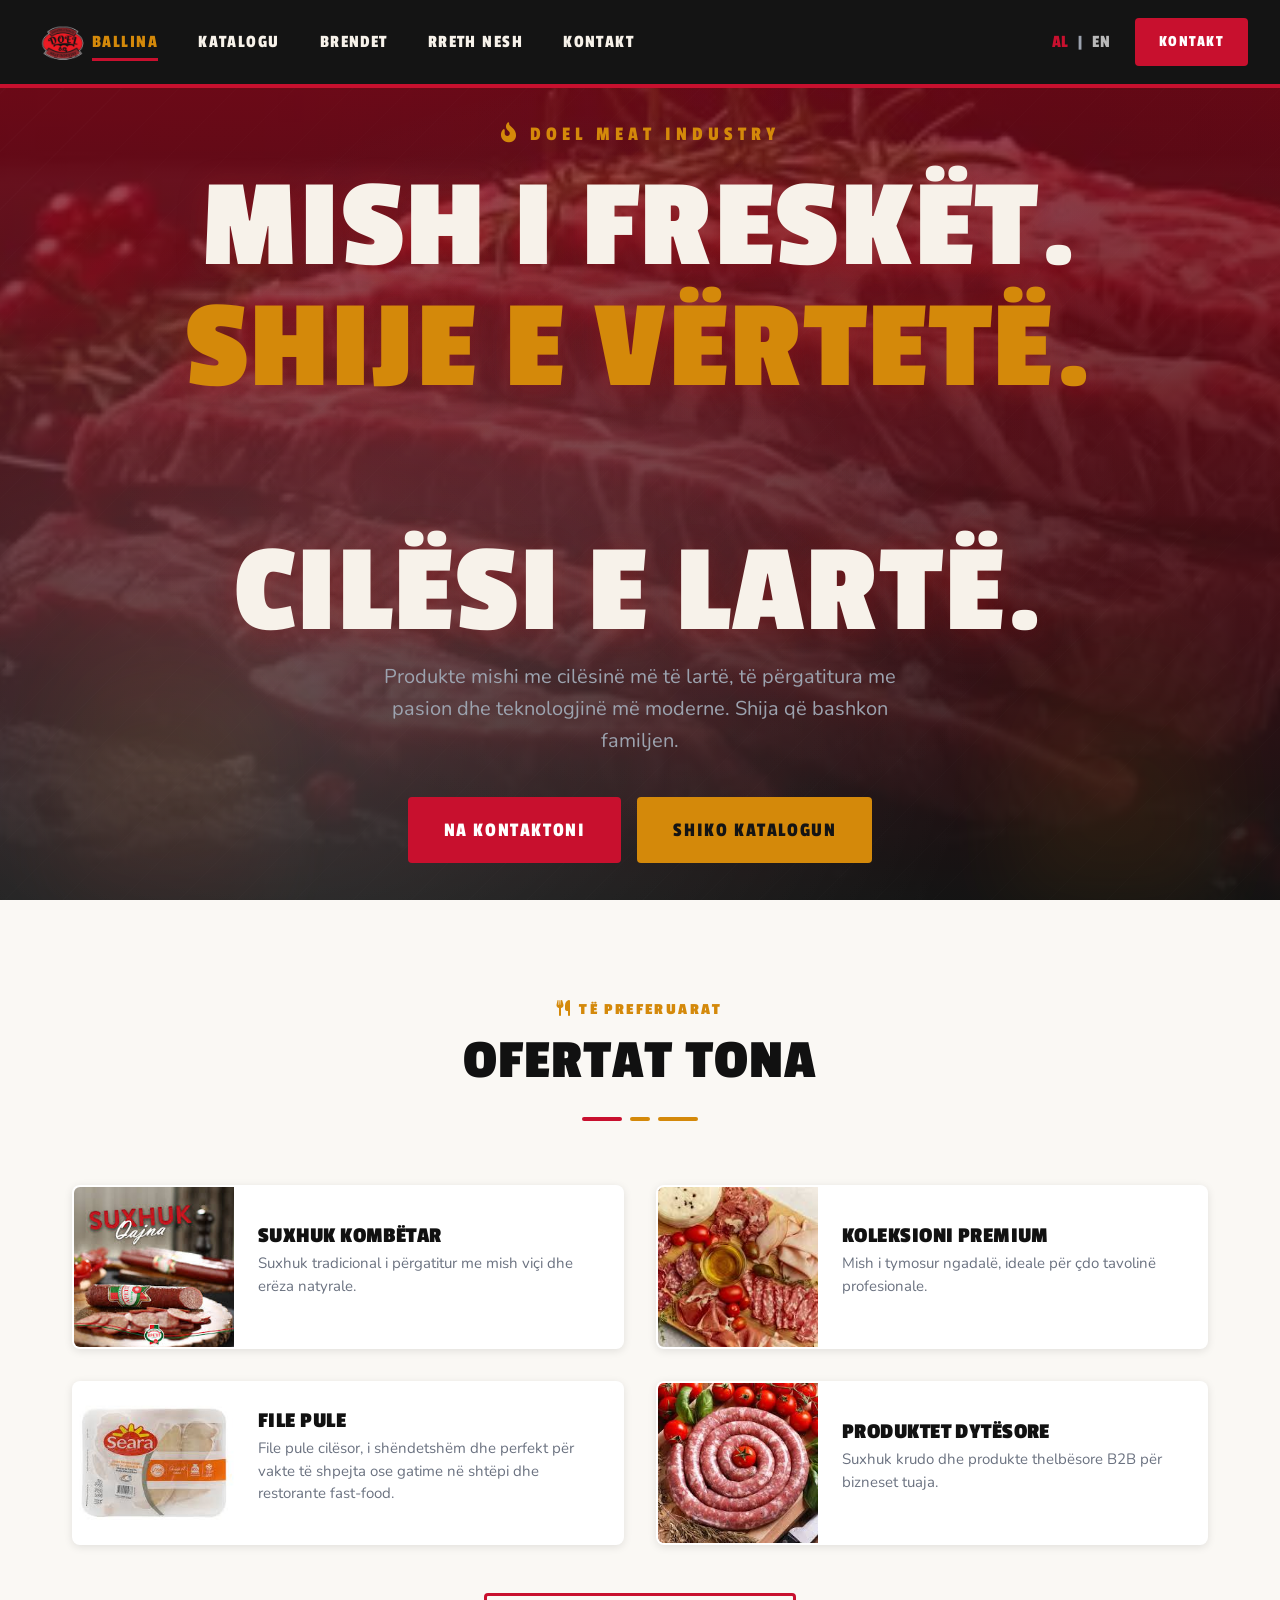
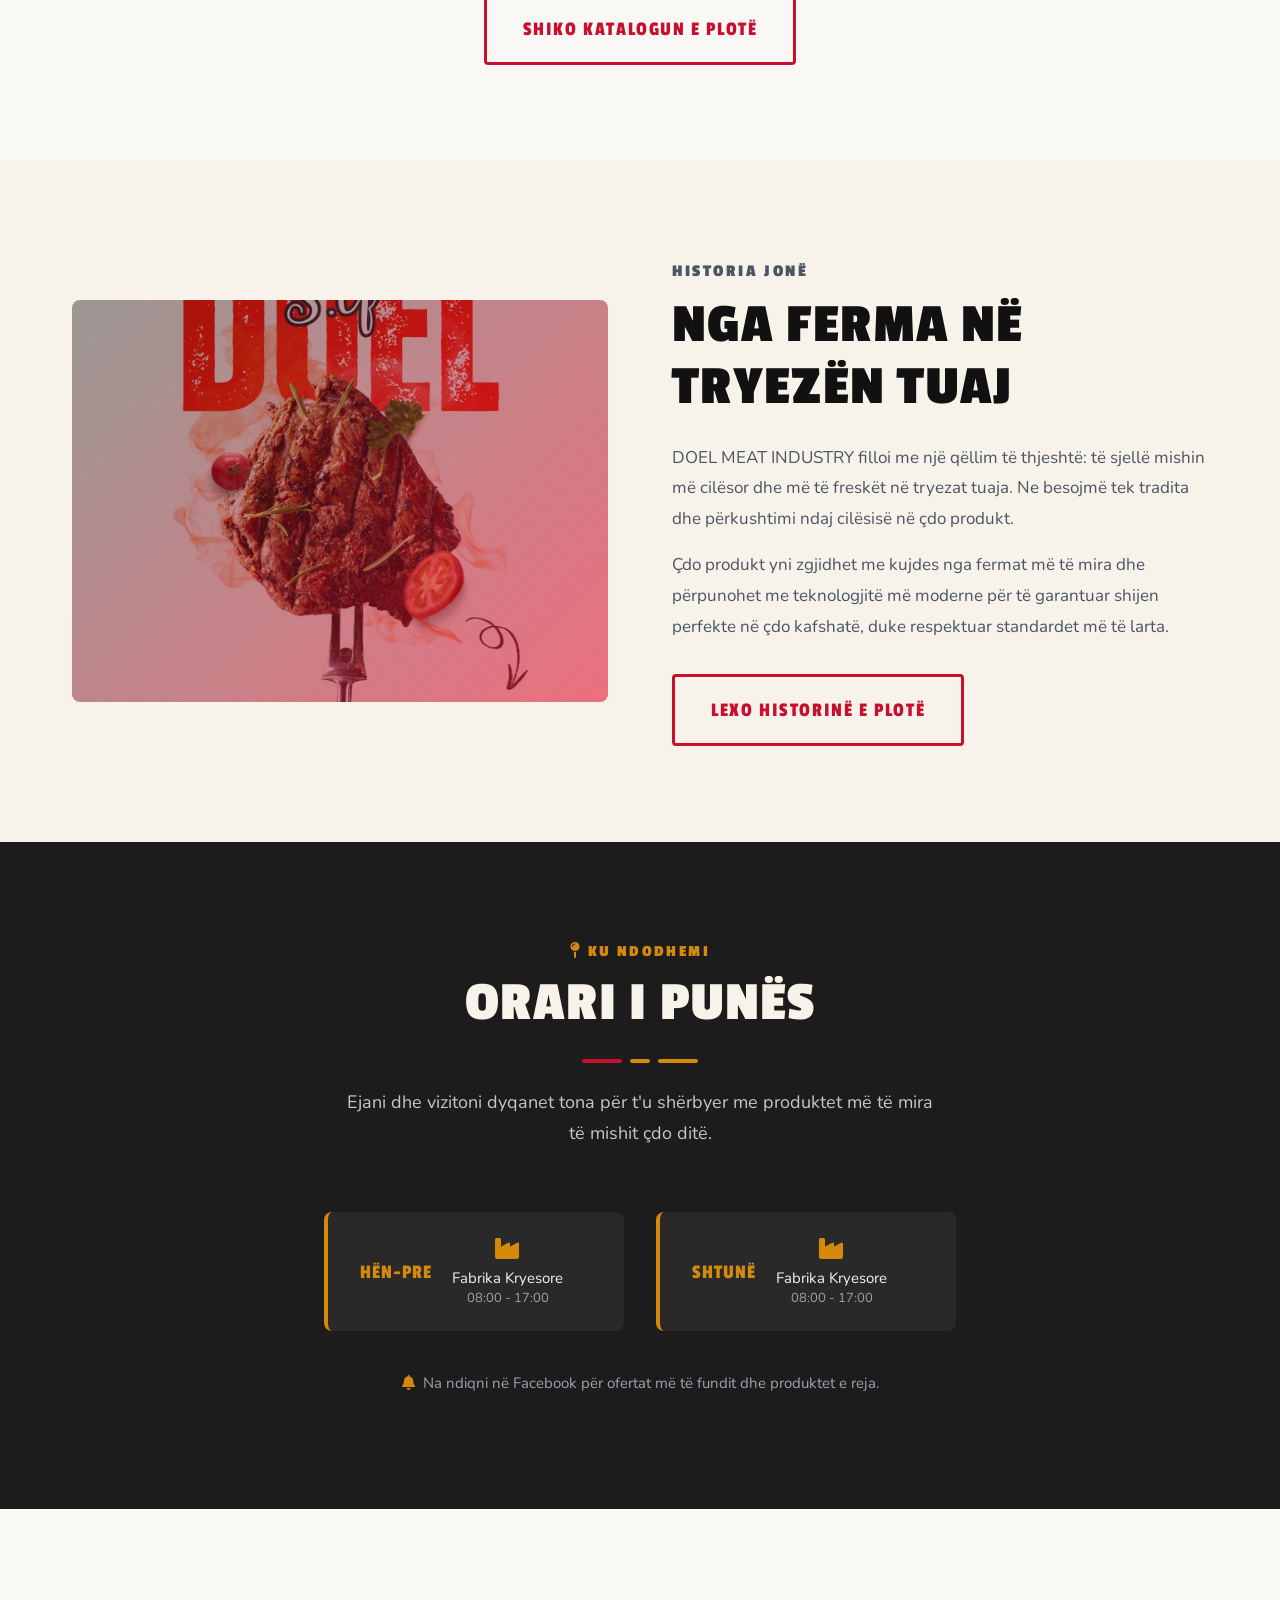
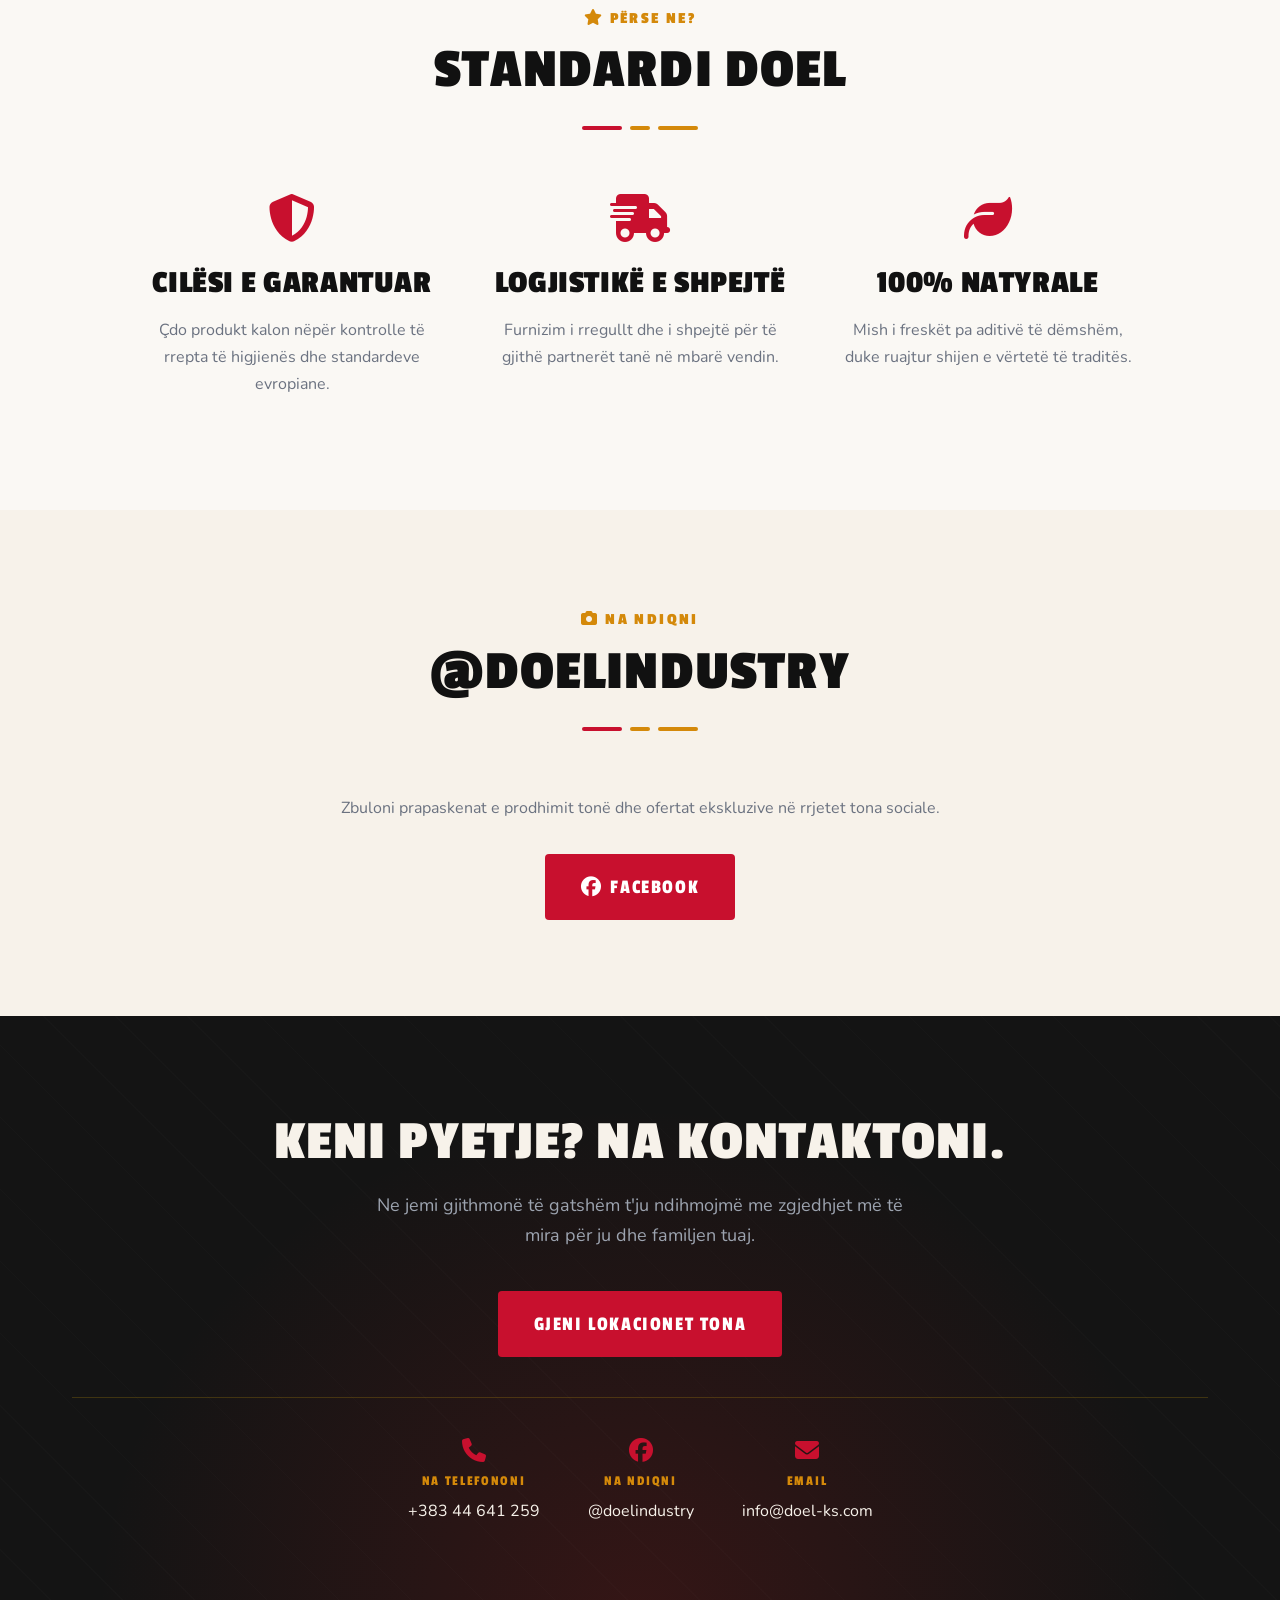
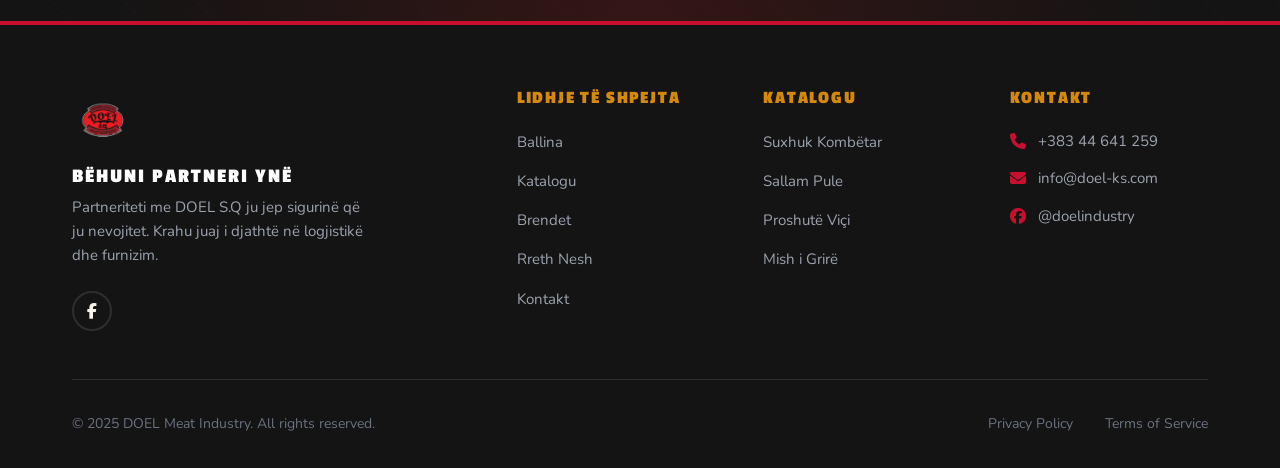
==== commit bce9057b: "update" ====
--- a/index.html
+++ b/index.html
@@ -34,8 +34,8 @@
         <span></span>
       </button>
       <nav class="nav">
-        <a href="index.html" class="nav-link active">Home</a>
-        <a href="services.html" class="nav-link">Katalog</a>
+        <a href="index.html" class="nav-link active">Ballina</a>
+        <a href="services.html" class="nav-link">Katalogu</a>
         <a href="partners.html" class="nav-link">Brendet</a>
         <a href="about.html" class="nav-link">Rreth Nesh</a>
         <a href="contact.html" class="nav-link">Kontakt</a>
@@ -213,7 +213,7 @@
         <div class="fire-divider"><span></span><span></span><span></span></div>
       </div>
       <p style="color:var(--muted); max-width:600px; margin:0 auto 2rem">Zbuloni prapaskenat e prodhimit tonë dhe ofertat ekskluzive në rrjetet tona sociale.</p>
-      <div style="display:flex; gap:1rem; justify-content:center; flex-wrap:wrap">
+      <div style="display:flex; justify-content:center;">
         <a href="https://www.facebook.com/doelindustry" class="btn btn-primary"><i class="fab fa-facebook"></i> Facebook</a>
       </div>
     </div>
@@ -239,7 +239,7 @@
           </div>
           <div class="cta-info-item">
             <i class="fas fa-envelope"></i>
-            <span>Email Drejtpërdrejtë</span>
+            <span>Email</span>
             <p>info@doel-ks.com</p>
           </div>
         </div>
@@ -261,8 +261,8 @@
         <div>
           <h4>Lidhje të Shpejta</h4>
           <ul class="footer-links">
-            <li><a href="index.html">Home</a></li>
-            <li><a href="services.html">Katalog</a></li>
+            <li><a href="index.html">Ballina</a></li>
+            <li><a href="services.html">Katalogu</a></li>
             <li><a href="partners.html">Brendet</a></li>
             <li><a href="about.html">Rreth Nesh</a></li>
             <li><a href="contact.html">Kontakt</a></li>
--- a/styles.css
+++ b/styles.css
@@ -1,6 +1,6 @@
 /* ===================================================================
-   ROLLING FIRE KITCHEN - Street Food Truck
-   Aesthetic: Bold, Street & Energetic
+   DOEL MEAT INDUSTRY - Official Website
+   Aesthetic: Bold, Professional & Premium Meat Industry
    =================================================================== */
 
 /* Google Fonts */
